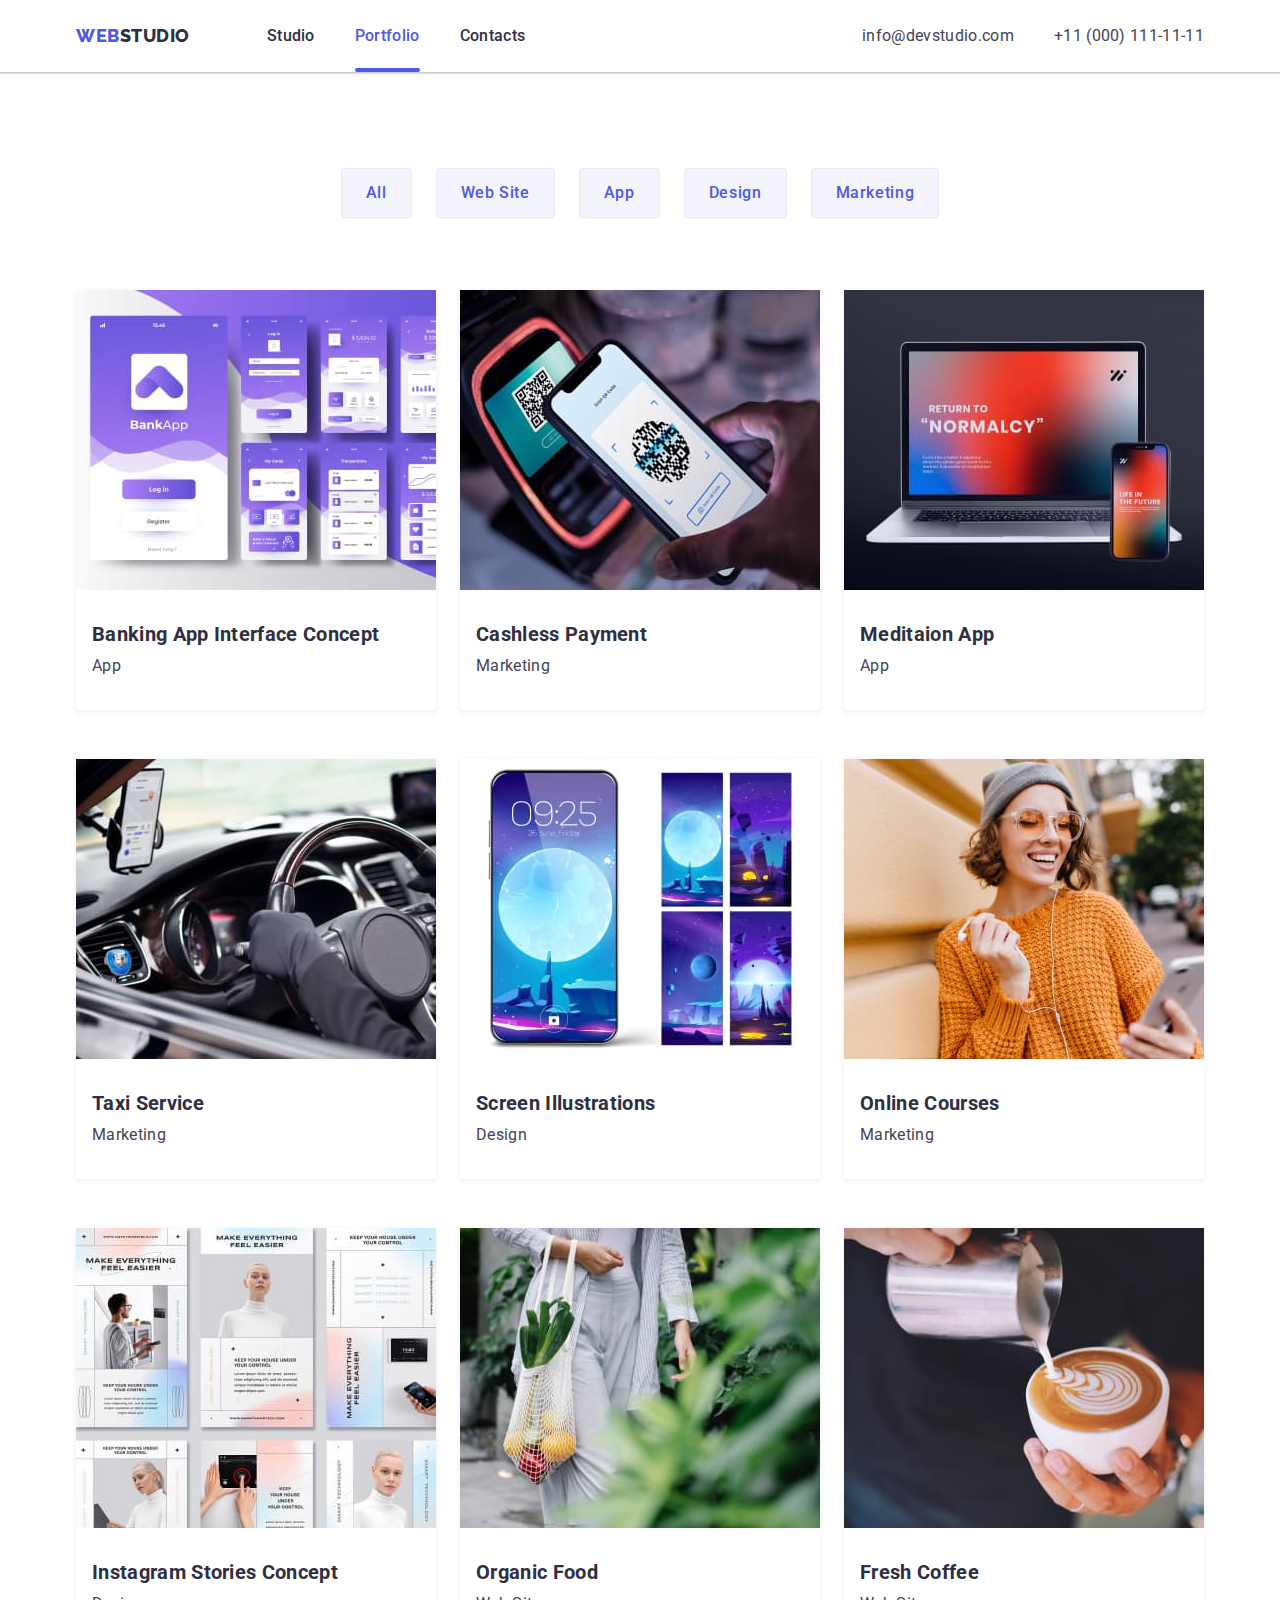
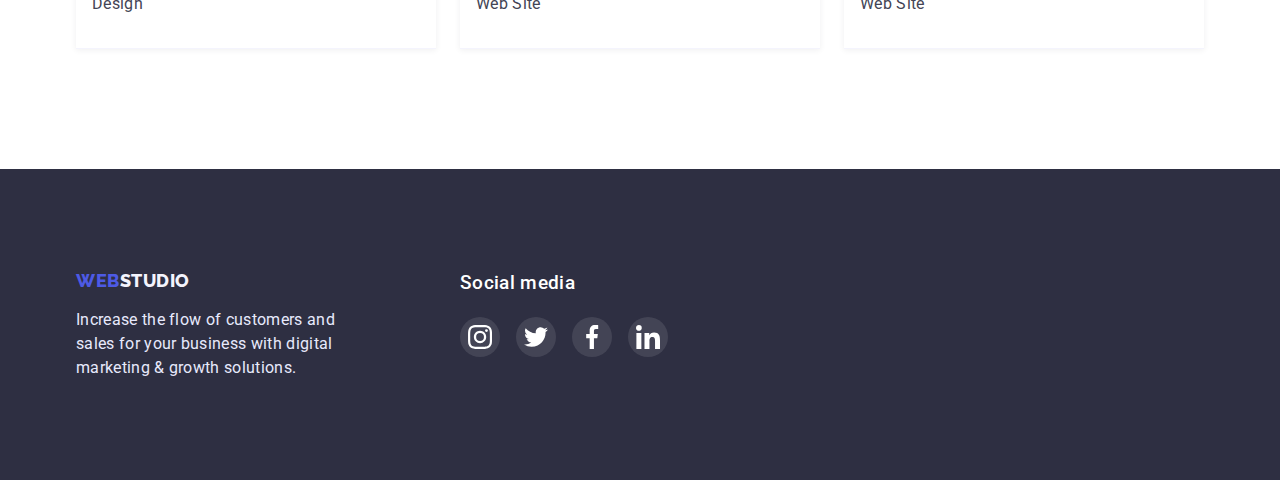
==== portfolio.html @ 097db7ba "Initial commit" ====
<!DOCTYPE html>
<html lang="en">
  <head>
    <meta charset="UTF-8" />
    <meta http-equiv="X-UA-Compatible" content="IE=edge" />
    <meta name="viewport" content="width=device-width, initial-scale=1.0" />
    <title>Web Studio</title>
    <link rel="preconnect" href="https://fonts.googleapis.com" />
    <link rel="preconnect" href="https://fonts.gstatic.com" crossorigin />
    <link href="https://fonts.googleapis.com/css2?family=Raleway:wght@800&family=Roboto:wght@400;500;700;900&display=swap" rel="stylesheet" />
    <link rel="stylesheet" href="https://cdnjs.cloudflare.com/ajax/libs/modern-normalize/1.1.0/modern-normalize.min.css" />
    <link rel="stylesheet" href="./css/styles.css" />
  </head>

  <body>
    <header>
      <div class="container header-nav">
        <nav class="main-nav">
          <a href="./index.html" class="logo"><span class="accent">Web</span>studio</a>

          <ul class="site-nav list">
            <li class="item"><a href="./index.html" class="link">Studio</a></li>
            <li class="item"><a href="./portfolio.html" class="link current">Portfolio</a></li>
            <li class="item"><a href="" class="link">Contacts</a></li>
          </ul>
        </nav>

        <ul class="contacts list">
          <li class="item"><a href="mailto:info@devstudio.com" class="link">info@devstudio.com</a></li>
          <li class="item"><a href="tel:+110001111111" class="link">+11 (000) 111-11-11</a></li>
        </ul>
      </div>
    </header>


    <main>
      <section class="section portfolio">
        <div class="container">
          <h1 class="title visually-hidden">Gallery</h1>
          <ul class="filter-list list">
            <li><button type="button" class="btn filter">All</button></li>
            <li><button type="button" class="btn filter">Web Site</button></li>
            <li><button type="button" class="btn filter">App</button></li>
            <li><button type="button" class="btn filter">Design</button></li>
            <li><button type="button" class="btn filter">Marketing</button></li>
          </ul>

          <ul class="gallery-list list">
            <li class="item">
              <a href="" class="link">
                <div class="item-thumb">
                  <img src="./images/gallery-1.jpg" class="image" alt="Gallery 1" width="360" height="300" />
                  <div class="overlay">
                    <p class="overlay-text">14 Stylish and User-Friendly App Design Concepts · Task Manager App · Calorie Tracker App · Exotic Fruit Ecommerce App · Cloud Storage App</p>
                  </div>
                </div>
                <div class="item-text">
                  <h2 class="title">Banking App Interface Concept</h2>
                  <p class="description">App</p>
                </div>
              </a>
            </li>
            <li class="item">
              <a href="" class="link">
                <div class="item-thumb">
                  <img src="./images/gallery-2.jpg" class="image" alt="Gallery 2" width="360" height="300" />
                  <div class="overlay">
                    <p class="overlay-text">14 Stylish and User-Friendly App Design Concepts · Task Manager App · Calorie Tracker App · Exotic Fruit Ecommerce App · Cloud Storage App</p>
                  </div>
                </div>
                <div class="item-text">
                  <h2 class="title">Cashless Payment</h2>
                  <p class="description">Marketing</p>
                </div>
              </a>
            </li>
            <li class="item">
              <a href="" class="link">
                <div class="item-thumb">
                  <img src="./images/gallery-3.jpg" class="image" alt="Gallery 3" width="360" height="300" />
                  <div class="overlay">
                    <p class="overlay-text">14 Stylish and User-Friendly App Design Concepts · Task Manager App · Calorie Tracker App · Exotic Fruit Ecommerce App · Cloud Storage App</p>
                  </div>
                </div>
                <div class="item-text">
                  <h2 class="title">Meditaion App</h2>
                  <p class="description">App</p>
                </div>
              </a>
            </li>
            <li class="item">
              <a href="" class="link">
                <div class="item-thumb">
                  <img src="./images/gallery-4.jpg" class="image" alt="Gallery 4" width="360" height="300" />
                  <div class="overlay">
                    <p class="overlay-text">14 Stylish and User-Friendly App Design Concepts · Task Manager App · Calorie Tracker App · Exotic Fruit Ecommerce App · Cloud Storage App</p>
                  </div>
                </div>
                <div class="item-text">
                  <h2 class="title">Taxi Service</h2>
                  <p class="description">Marketing</p>
                </div>
              </a>
            </li>
            <li class="item">
              <a href="" class="link">
                <div class="item-thumb">
                  <img src="./images/gallery-5.jpg" class="image" alt="Gallery 5" width="360" height="300" />
                  <div class="overlay">
                    <p class="overlay-text">14 Stylish and User-Friendly App Design Concepts · Task Manager App · Calorie Tracker App · Exotic Fruit Ecommerce App · Cloud Storage App</p>
                  </div>
                </div>
                <div class="item-text">
                  <h2 class="title">Screen Illustrations</h2>
                  <p class="description">Design</p>
                </div>
              </a>
            </li>
            <li class="item">
              <a href="" class="link">
                <div class="item-thumb">
                  <img src="./images/gallery-6.jpg" class="image" alt="Gallery 6" width="360" height="300" />
                  <div class="overlay">
                    <p class="overlay-text">14 Stylish and User-Friendly App Design Concepts · Task Manager App · Calorie Tracker App · Exotic Fruit Ecommerce App · Cloud Storage App</p>
                  </div>
                </div>
                <div class="item-text">
                  <h2 class="title">Online Courses</h2>
                  <p class="description">Marketing</p>
                </div>
              </a>
            </li>
            <li class="item">
              <a href="" class="link">
                <div class="item-thumb">
                  <img src="./images/gallery-7.jpg" class="image" alt="Gallery 7" width="360" height="300" />
                  <div class="overlay">
                    <p class="overlay-text">14 Stylish and User-Friendly App Design Concepts · Task Manager App · Calorie Tracker App · Exotic Fruit Ecommerce App · Cloud Storage App</p>
                  </div>
                </div>
                <div class="item-text">
                  <h2 class="title">Instagram Stories Concept</h2>
                  <p class="description">Design</p>
                </div>
              </a>
            </li>
            <li class="item">
              <a href="" class="link">
                <div class="item-thumb">
                  <img src="./images/gallery-8.jpg" class="image" alt="Gallery 8" width="360" height="300" />
                  <div class="overlay">
                    <p class="overlay-text">14 Stylish and User-Friendly App Design Concepts · Task Manager App · Calorie Tracker App · Exotic Fruit Ecommerce App · Cloud Storage App</p>
                  </div>
                </div>
                <div class="item-text">
                  <h2 class="title">Organic Food</h2>
                  <p class="description">Web Site</p>
                </div>
              </a>
            </li>
            <li class="item">
              <a href="" class="link">
                <div class="item-thumb">
                  <img src="./images/gallery-9.jpg" class="image" alt="Gallery 9" width="360" height="300" />
                  <div class="overlay">
                    <p class="overlay-text">14 Stylish and User-Friendly App Design Concepts · Task Manager App · Calorie Tracker App · Exotic Fruit Ecommerce App · Cloud Storage App</p>
                  </div>
                </div>
                <div class="item-text">
                  <h2 class="title">Fresh Coffee</h2>
                  <p class="description">Web Site</p>
                </div>
              </a>
            </li>
          </ul>
        </div>
      </section>
    </main>

    <footer class="footer">
      <div class="container footer-content">
        <div class="footer-description">
          <a href="./index.html" class="logo"><span class="accent">Web</span>studio</a>
          <p class="text">Increase the flow of customers and sales for your business with digital marketing & growth solutions.</p>
        </div>
        <div>
          <h3 class="footer-title">Social media</h3>
          <ul class="footer-soc-list list">
            <li>
              <a class="footer-soc-link" href="">
                <svg class="footer-soc-icon">
                  <use use href="./images/icons.svg#instagram"></use>
                </svg>
              </a>
            </li>
            <li>
              <a class="footer-soc-link" href="">
                <svg class="footer-soc-icon">
                  <use use href="./images/icons.svg#twitter"></use>
                </svg>
              </a>
            </li>
            <li>
              <a class="footer-soc-link" href="">
                <svg class="footer-soc-icon">
                  <use use href="./images/icons.svg#facebook"></use>
                </svg>
              </a>
            </li>
            <li>
              <a class="footer-soc-link" href="">
                <svg class="footer-soc-icon">
                  <use use href="./images/icons.svg#linkedin"></use>
                </svg>
              </a>
            </li>
          </ul>
        </div>
      </div>
    </footer>
  </body>
</html>
---- css/styles.css ----
:root {
    --primary-text-color: #434455;
    --title-text-color:#2E2F42;
    --accent-color: #4D5AE5;
    --light-color: #FFFFFF;
    --footer-logo-color: #F4F4FD;
    --footer-text-color: #E7E9FC;
    --customer-color: #8E8F99;
    --customer-hover-color: #404BBF;
    --footer-icon-hover: #31D0AA;
    --transition-cubic: cubic-bezier(0.4, 0, 0.2, 1);
}

body {
    font-family: Roboto, sans-serif;
    font-size: 16px;
    line-height: 1.5;
    letter-spacing: 0.02em;
    background-color: var(--light-color);
    color: var(--primary-text-color);    
}

.visually-hidden {
    position: absolute;
    width: 1px;
    height: 1px;
    margin: -1px;
    border: 0;
    padding: 0;

    white-space: nowrap;
    clip-path: inset(100%);
    clip: rect(0 0 0 0);
    overflow: hidden;
}

.container {
    margin: 0 auto;
    width: 1152px;
    padding-left: 12px;
    padding-right: 12px;
    /* outline: 2px solid tomato; */
}

.image {
    display: block;
    max-width: 100%;
    height: auto;
}

.list {
    list-style: none;
    padding: 0;
    margin: 0;
}

.list p {
    margin-top: 0;
    margin-bottom: 0;
}

.link {
    text-decoration: none;
}

header {
    border-bottom: transparent;
    box-shadow: 0px 2px 1px rgba(46, 47, 66, 0.08), 0px 1px 1px rgba(46, 47, 66, 0.16), 0px 1px 6px rgba(46, 47, 66, 0.08);
}

/* Logo */

.accent {
    color: var(--accent-color);
}

.logo {
    font-family: Raleway, sans-serif;
    font-weight: 800;
    font-size: 18px;
    line-height: 1.3;
    text-transform: uppercase;
    letter-spacing: 0.03em;
    text-decoration: none;
    color: var(--title-text-color);
}

/* Header navigation */

.header-nav {
    display: flex;
    align-items: center;
}

/* Main navigation */

.main-nav {
    display: flex;
    align-items: center;
}

/* Site navigation */

.site-nav {
    display: flex;
    margin-left: 77px;
}

.site-nav .link {
    display: block;
    padding-top: 24px;
    padding-bottom: 24px;

    font-weight: 500;
    color: var(--title-text-color);

    transition: color 250ms var(--transition-cubic);
}

.site-nav .item +.item {
    margin-left: 40px;
}

.site-nav .link:hover,
.site-nav .link:focus {
    color: var(--accent-color);
}

.site-nav .link:active {
    color: var(--customer-hover-color);
}

.site-nav .link.current {
    position: relative;

    color: var(--accent-color);
}

.site-nav .link.current::after {
    content: '';

    position: absolute;
    bottom: 0;
    left: 0;

    display: block;
    width: 100%;
    height: 4px;
    border-radius: 2px;
    background-color: var(--accent-color);
}

/* Contacts */

.contacts {
    display: flex;
    margin-left: auto;
}

.contacts .link {
    display: block;
    padding-top: 24px;
    padding-bottom: 24px;

    font-style: normal;
    color: var(--primary-text-color);

    transition: color 250ms var(--transition-cubic);
}

.contacts .link:hover,
.contacts .link:focus {
    color: var(--accent-color);
}

.contacts .link:active {
    color: var(--customer-hover-color);
}

.contacts .item + .item {
    margin-left: 40px;
}

/* Hero */

.hero {
    padding-top: 192px;
    padding-bottom: 192px;
    text-align: center;

    background-image: linear-gradient(rgba(46, 47, 66, .7), rgba(46, 47, 66, .7)), url(../images/hero-img.jpg);
    background-repeat: no-repeat;
    background-position: center;
    background-size: cover;
}

/* Hero title */

.hero-title {
    margin-top: 0;
    margin-bottom: 48px;

    font-weight: 600;
    font-size: 56px;
    line-height: 1.07;
    color: var(--light-color);
}

/* Button */

.btn {
    font-size: 16px;
    font-weight: 500;
    letter-spacing: 0.04em;

    cursor: pointer;
    border: 1px solid transparent;
    border-radius: 4px;
}

.hero-btn {
    padding: 16px 32px;

    line-height: 1.2;
    color: var(--light-color);
    background-color: var(--accent-color);
    transition: box-shadow 250ms var(--transition-cubic);
}

.hero-btn:hover,
.hero-btn:focus {
    box-shadow: 0px 4px 4px rgba(0, 0, 0, 0.15);
}

.hero-btn:active {
    background-color: var(--customer-hover-color);
}

/* Section title */

.section {
    padding-top: 120px;
    padding-bottom: 120px;
}

.section-title {
    margin-top: 0;
    margin-bottom: 0;

    font-weight: 600;
    font-size: 36px;
    line-height: 1.1;
    text-align: center;
    text-transform: capitalize;
    color: var(--title-text-color);
    letter-spacing: 0.03em;
}

/* What are we doing */

.service .section-title {
    margin-bottom: 72px;
}

.service-list {
    display: flex;
    column-gap: 24px;
}

/* Advantages */

.advantage {
    padding-bottom: 0px;
}

.advantage-list {
    display: flex;
}

.advantage-list .item {
    width: 264px;
}

.advantage-list .item + .item {
    margin-left: 24px;
}

.advantage-bg {
    display: flex;
    margin-bottom: 8px;
    width: 100%;
    height: 112px;
    justify-content: center;
    align-items: center;

    background-color: var(--footer-logo-color);
}

.advantage-icon {
    width: 64px;
    height: 64px;
}

/* Team */

.section.team {
    background-color: var(--footer-logo-color);
}

.team .section-title {
    margin-bottom: 72px;
}

.team-list {
    display: flex;
    column-gap: 24px;
}

.team-list .item {
    width: 264px;

    background-color: var(--light-color);
    box-shadow: 0px 1px 6px rgba(46, 47, 66, 0.08), 0px 1px 1px rgba(46, 47, 66, 0.16), 0px 2px 1px rgba(46, 47, 66, 0.08);
    border-radius: 0px 0px 4px 4px;
}

.team-list .item-text {
    padding: 32px 16px;
    text-align: center;
}

.item-title {
    margin-top: 0;
    margin-bottom: 8px;
    font-weight: 600;
    font-size: 20px;
    line-height: 1.2;
    color: var(--title-text-color);
}

.item-text .member-description {
    margin-bottom: 12px;
}

.team-soc-list {
    display: flex;
    padding-top: 4px;
    padding-bottom: 4px;
    gap: 24px;
}

.team-soc-link {
    display: flex;
    width: 40px;
    height: 40px;
    justify-content: center;
    align-items: center;

    color: var(--light-color);
    background-color: var(--accent-color);
    border-radius: 50%;

    transition: background-color 250ms var(--transition-cubic);
}

.team-soc-link:hover {
    background-color: var(--customer-hover-color);
}

.team-soc-icon {
    width: 16px;
    height: 16px;
    fill: currentColor;
}

/* Customers */

.customers .section-title {
    margin-bottom: 72px;
}

.customers-list {
    display: flex;
    gap: 24px;
}

.customer-link {
    display: flex;
    width: 168px;
    height: 88px;
    justify-content: center;
    align-items: center;

    border: 1px solid var(--customer-color);
    border-radius: 4px;
    color: var(--customer-color);

    transition: border-color 250ms var(--transition-cubic), color 250ms var(--transition-cubic);
}

.customer-link:hover,
.customer-link:focus {
    border-color: var(--customer-hover-color);
    color: var(--customer-hover-color);
}

.customer-icon {
    width: 104px;
    height: 56px;
    fill: currentColor;
}

/* Backdrop */

.backdrop {
    position: fixed;
    top: 0;
    left: 0;

    width: 100%;
    height: 100%;

    opacity: 1;
    background-color: rgba(46, 47, 66, 0.4);

    transition: opacity 250ms var(--transition-cubic), background-color 250ms var(--transition-cubic);
}

.modal {
    position: absolute;
    top: 50%;
    left: 50%;
    transform: translate(-50%, -50%);

    width: 408px;
    height: 576px;
    padding: 24px;

    background-color: #fff;
}

.backdrop.is-hidden {
    opacity: 0;
    pointer-events: none;
}

.cross-button {
    margin-left: auto;
    display: flex;
    width: 24px;
    height: 24px;
    align-items: center;
    justify-content: center;

    cursor: pointer;
    background-color: var(--footer-text-color);
    border: 1px solid rgba(0, 0, 0, 0.1);
    border-radius: 50%;
}

.cross-icon {
    width: 8px;
    height: 8px;
}

/* Portfolio */

.section.portfolio {
    padding-top: 96px;
}

.filter-list {
    display: flex;
    align-items: center;
    justify-content: center;
    column-gap: 24px;
}

.btn.filter {
    padding: 12px 24px;

    line-height: 1.5;
    color: var(--accent-color);
    background-color: var(--footer-logo-color);
    border: 1px solid var(--footer-text-color);

    transition: color 250ms var(--transition-cubic), background-color 250ms var(--transition-cubic), box-shadow 250ms var(--transition-cubic), border 250ms var(--transition-cubic);
}

.btn.filter:hover,
.btn.filter:focus {
    color: var(--light-color);
    background-color: var(--accent-color);
    box-shadow: 0px 3px 1px rgba(0, 0, 0, 0.1), 0px 2px 1px rgba(0, 0, 0, 0.08), 0px 2px 2px rgba(0, 0, 0, 0.12);
    border: 1px solid transparent;
}

.gallery-list {
    display: flex;
    flex-wrap: wrap;
    margin-top: 72px;
    column-gap: 24px;
    row-gap: 48px;
}

.gallery-list .item {
    position: relative;

    width: 360px;
    
    border-bottom: 0.5px solid var(--footer-logo-color);
    box-shadow: 0px 1px 6px rgba(46, 47, 66, 0.08);

    transition: box-shadow 250ms var(--transition-cubic);
}

.gallery-list .item:hover,
.gallery-list .item:focus {
    box-shadow: 0px 1px 6px rgba(46, 47, 66, 0.08), 0px 1px 1px rgba(46, 47, 66, 0.16), 0px 2px 1px rgba(46, 47, 66, 0.08);
}

.gallery-list .item-thumb {
    position: relative;

    overflow: hidden;
}

.overlay {
    position: absolute;
    top: 0;
    left: 0;

    display: block;
    width: 100%;
    height: 100%;

    background-color: var(--accent-color);
    opacity: 0;

    transform: translateY(100%);
    transition: transform 250ms var(--transition-cubic), opacity 250ms var(--transition-cubic);
}

.gallery-list .item:hover .overlay {
    opacity: 1;
    transform: translateY(0);
}

.overlay-text {
    padding-top: 40px;
    padding-left: 32px;
    padding-right: 32px;

    color: var(--light-color);
}

.gallery-list .item-text {
    padding-top: 32px;
    padding-bottom: 32px;
    padding-left: 16px;
}

.gallery-list .description {
    color: var(--primary-text-color);
}

.gallery-list .title {
    margin-top: 0;
    margin-bottom: 8px;
    
    font-weight: 700;
    font-size: 20px;
    line-height: 1.2;
    color: var(--title-text-color);
}

/* Footer */

.footer {
    background-color: var(--title-text-color);
    padding-top: 100px;
    padding-bottom: 100px;
}

.footer-content {
    display: flex;
}

.footer-description {
    margin-right: 120px;
}

.footer .logo {
    display: inline-block;
    margin-bottom: 16px;

    color: var(--footer-logo-color);
}

.footer .text {
    width: 264px;
    margin-top: 0;
    margin-bottom: 0;

    color: var(--footer-text-color);
}

.footer-title {
    margin-top: 0;
    margin-bottom: 16px;
    font-weight: 500;
    
    color: var(--light-color);
}

.footer-soc-list {
    display: flex;
    padding-top: 4px;
    padding-bottom: 4px;
    gap: 16px;
}

.footer-soc-link {
    display: flex;
    width: 40px;
    height: 40px;
    justify-content: center;
    align-items: center;

    color: var(--light-color);
    background-color: rgba(255, 255, 255, 0.1);
    border-radius: 50%;

    transition: background-color 250ms var(--transition-cubic), color 250ms var(--transition-cubic);
}

.footer-soc-link:hover,
.footer-soc-link:focus {
    background-color: var(--footer-icon-hover);
    color: var(--light-color);
}

.footer-soc-icon {
    width: 24px;
    height: 24px;
    fill: currentColor;
}
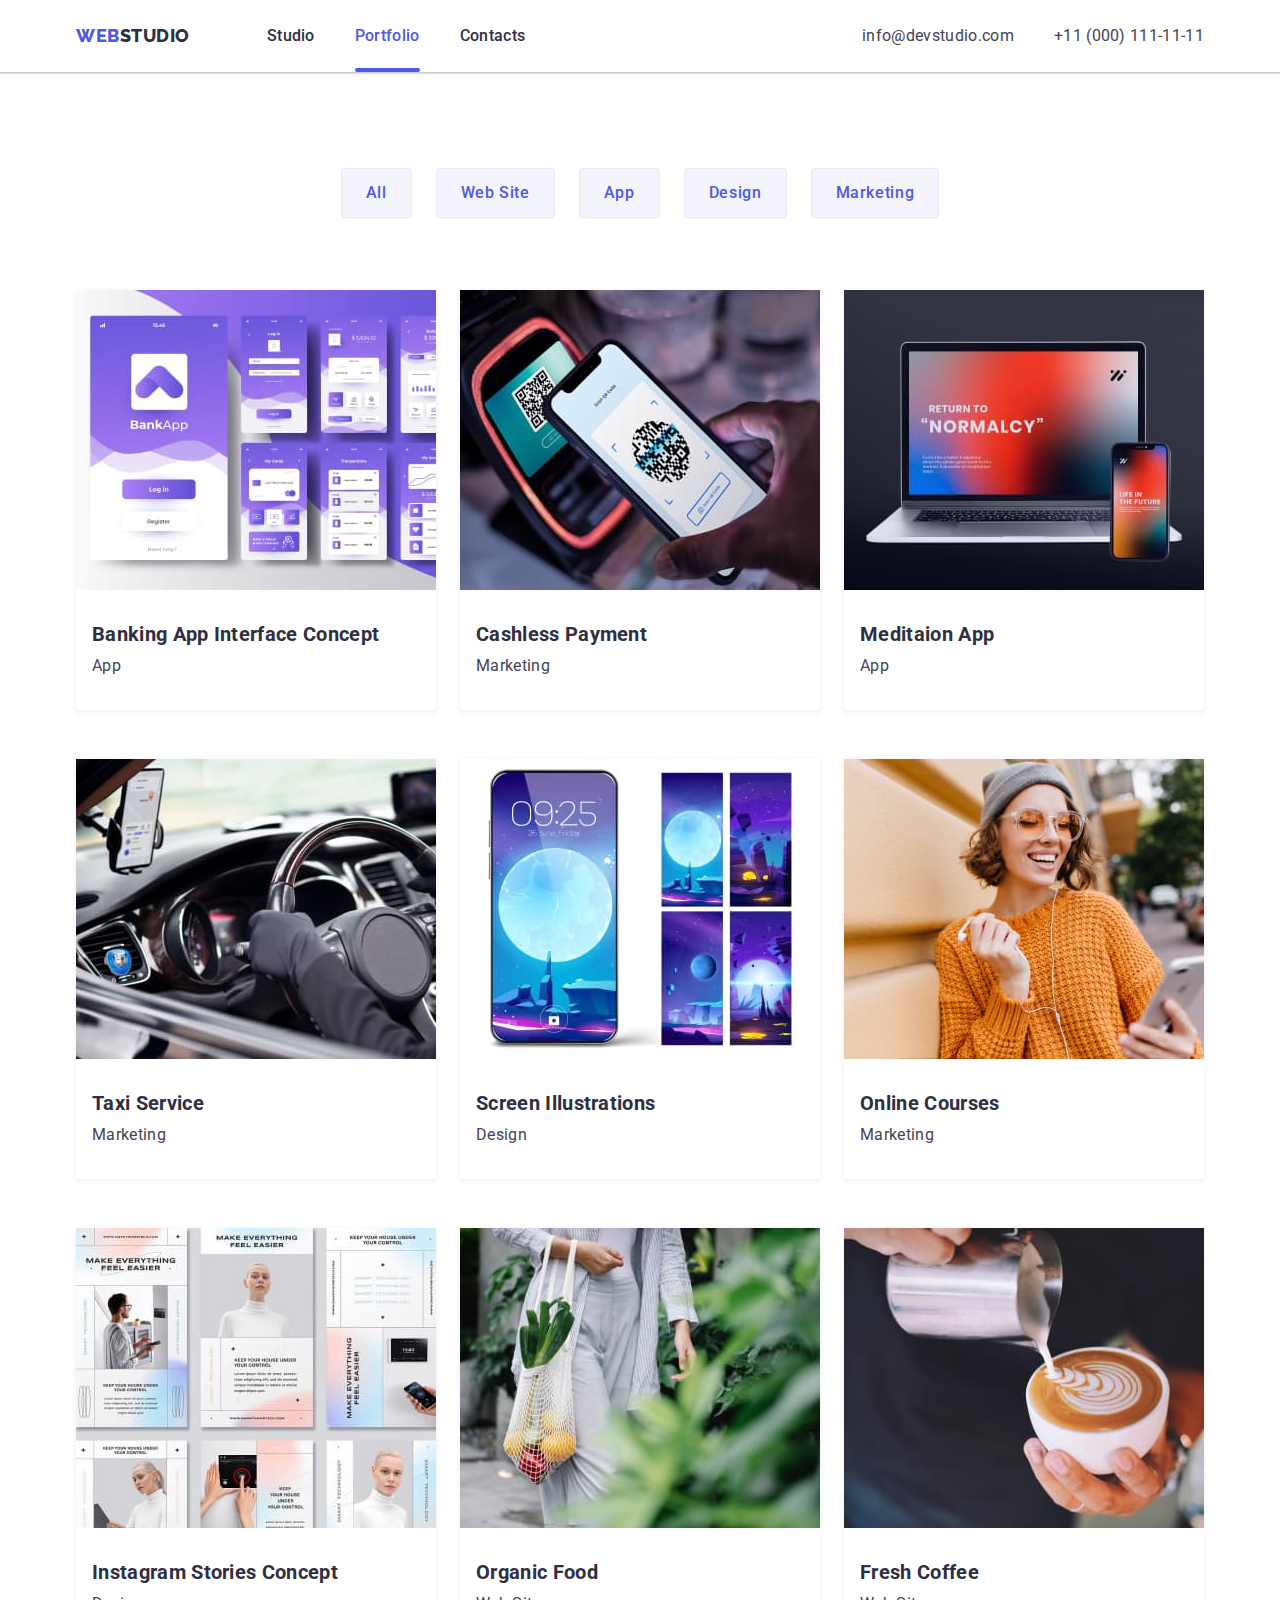
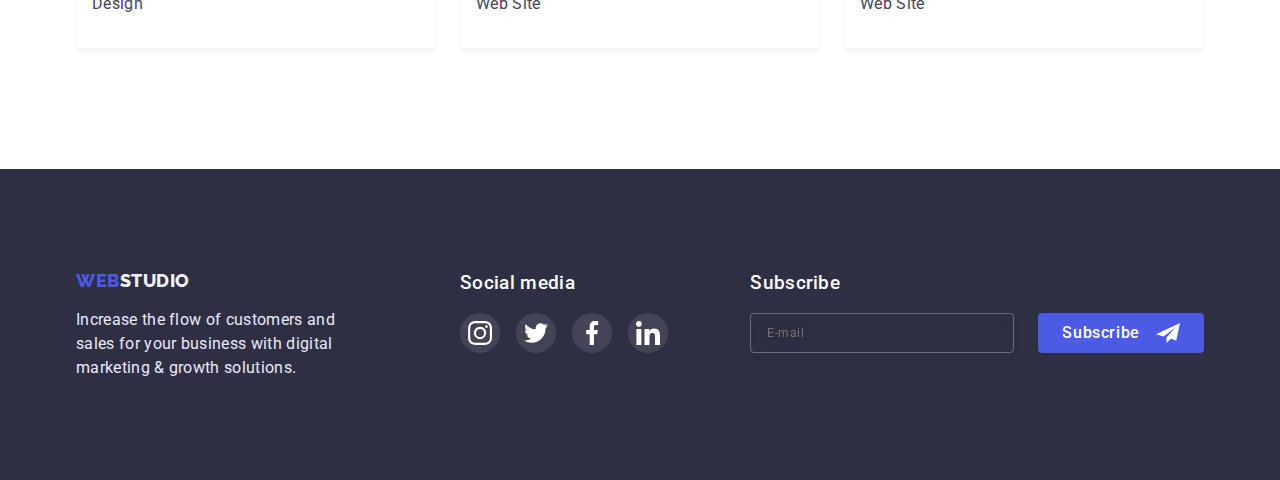
==== commit 54633c85: "Update portfolio.html" ====
--- a/portfolio.html
+++ b/portfolio.html
@@ -216,6 +216,18 @@
             </li>
           </ul>
         </div>
+        <div class="footer-subscribe">
+          <h3 class="footer-title">Subscribe</h3>
+          <form class="subscribe-form">
+            <input type="email" name="email" class="subscribe-input" placeholder="E-mail">
+            <button type="submit" class="submit-btn">
+              Subscribe
+              <svg class="subscribe-icon">
+                <use href="./images/icons.svg#subscribe"></use>
+              </svg>
+            </button>
+          </form>
+        </div>
       </div>
     </footer>
   </body>
--- a/css/styles.css
+++ b/css/styles.css
@@ -8,6 +8,7 @@
     --customer-color: #8E8F99;
     --customer-hover-color: #404BBF;
     --footer-icon-hover: #31D0AA;
+    --light-slate: #8E8F99;
     --transition-cubic: cubic-bezier(0.4, 0, 0.2, 1);
 }
 
@@ -433,10 +434,11 @@
     transform: translate(-50%, -50%);
 
     width: 408px;
-    height: 576px;
     padding: 24px;
 
-    background-color: #fff;
+    font-size: 12px;
+
+    background-color: #FCFCFC;
 }
 
 .backdrop.is-hidden {
@@ -446,6 +448,7 @@
 
 .cross-button {
     margin-left: auto;
+    margin-bottom: 24px;
     display: flex;
     width: 24px;
     height: 24px;
@@ -458,9 +461,135 @@
     border-radius: 50%;
 }
 
+.cross-button:active {
+    background-color: var(--customer-hover-color);
+    fill: var(--light-color);
+    border-color: transparent;
+}
+
 .cross-icon {
     width: 8px;
     height: 8px;
+}
+
+.modal-title {
+    margin-bottom: 16px;
+
+    font-size: 16px;
+    text-align: center;
+}
+
+.order-form {
+    color: var(--light-slate);
+}
+
+.form-field {
+    position: relative;
+    display: flex;
+    flex-direction: column;
+    margin-bottom: 8px;
+}
+
+.form-icon {
+    position: absolute;
+    bottom: 8px;
+    left: 16px;
+    width: 18px;
+    height: 24px;
+
+    fill: var(--title-text-color);
+    transition: fill 250ms var(--transition-cubic);
+}
+
+.form-label {
+    margin-bottom: 4px;
+
+    line-height: 1.17;
+    letter-spacing: 0.01em;
+}
+
+.form-input {
+    padding-left: 38px;
+    height: 40px;
+
+    border: 1px solid rgba(33, 33, 33, 0.2);
+    border-radius: 4px;
+    background-color: transparent;
+
+    transition: outline 250ms var(--transition-cubic), border-color 250ms var(--transition-cubic);
+}
+
+.form-field:focus-within .form-input,
+.form-field:focus-within .form-icon,
+.form-field:focus-within .comment {
+    outline: transparent;
+    border-color: var(--accent-color);
+    fill: var(--accent-color);
+}
+
+.textarea {
+    margin-bottom: 16px;
+}
+
+.comment {
+    padding: 8px 16px;
+    height: 120px;
+    resize: none;
+
+    border: 1px solid rgba(33, 33, 33, 0.2);
+    border-radius: 4px;
+    background-color: transparent;
+
+    transition: outline 250ms var(--transition-cubic), border-color 250ms var(--transition-cubic);
+}
+
+.comment::placeholder {
+    color: rgba(117, 117, 117, 0.5);
+}
+
+.form-checkbox {
+    display: flex;
+    align-items: center;
+    margin-bottom: 24px;
+}
+
+.policy-checkbox {
+    position: absolute;
+    appearance: none;
+}
+
+.checkbox-tick {
+    display: inline-block;
+    margin-right: 8px;
+    width: 16px;
+    height: 16px;
+    border: 1.25px solid var(--title-text-color);
+    border-radius: 2px;
+}
+
+.policy-checkbox:checked + .checkbox-tick {
+    background-color: var(--accent-color);
+    border-color: transparent;
+    background-origin: border-box;
+    background-size: contain;
+    background-image: url(../images/tick.svg);
+}
+
+.policy-label {
+    letter-spacing: 0.04em;
+    color: #757575;
+}
+
+.policy-link {
+    color: var(--accent-color);
+}
+
+.submit-btn {
+    display: block;
+    margin-left: auto;
+    margin-right: auto;
+    padding-left: 65px;
+    padding-right: 65px;
 }
 
 /* Portfolio */
@@ -615,8 +744,6 @@
 
 .footer-soc-list {
     display: flex;
-    padding-top: 4px;
-    padding-bottom: 4px;
     gap: 16px;
 }
 
@@ -644,4 +771,70 @@
     width: 24px;
     height: 24px;
     fill: currentColor;
+}
+
+.footer-subscribe {
+    margin-left: auto;
+}
+
+.subscribe-form {
+    display: flex;
+    justify-content: flex-start;
+    gap: 24px;
+}
+
+.subscribe-input {
+    width: 264px;
+    height: 40px;
+    padding: 8px 16px;
+
+    background-color: transparent;
+    border: 1px solid rgba(255, 255, 255, 0.3);
+    filter: drop-shadow(0px 4px 4px rgba(0, 0, 0, 0.15));
+    border-radius: 4px;
+
+    font-size: 12px;
+    line-height: 2;
+    letter-spacing: 0.04em;
+
+    color: rgba(255, 255, 255, 0.6);
+}
+
+.subscribe-input:focus {
+    border-color: var(--accent-color);
+    outline: transparent;
+}
+
+.submit-btn {
+    display: flex;
+    justify-content: center;
+    padding: 8px 24px;
+
+    font-weight: 500;
+    font-size: 16px;
+    line-height: 1.5;
+    letter-spacing: 0.04em;
+
+    border: none;
+    border-radius: 4px;
+    background-color: var(--accent-color);
+    color: var(--light-color);
+
+    transition: box-shadow 250ms var(--transition-cubic);
+}
+
+.subscribe-icon {
+    margin-left: 16px;
+    width: 24px;
+    height: 24px;
+    fill: var(--light-color);
+}
+
+.submit-btn:hover,
+.submit-btn:focus {
+    box-shadow: 0px 4px 4px rgba(0, 0, 0, 0.15);
+}
+
+.submit-btn:active {
+    background-color: var(--customer-hover-color);
 }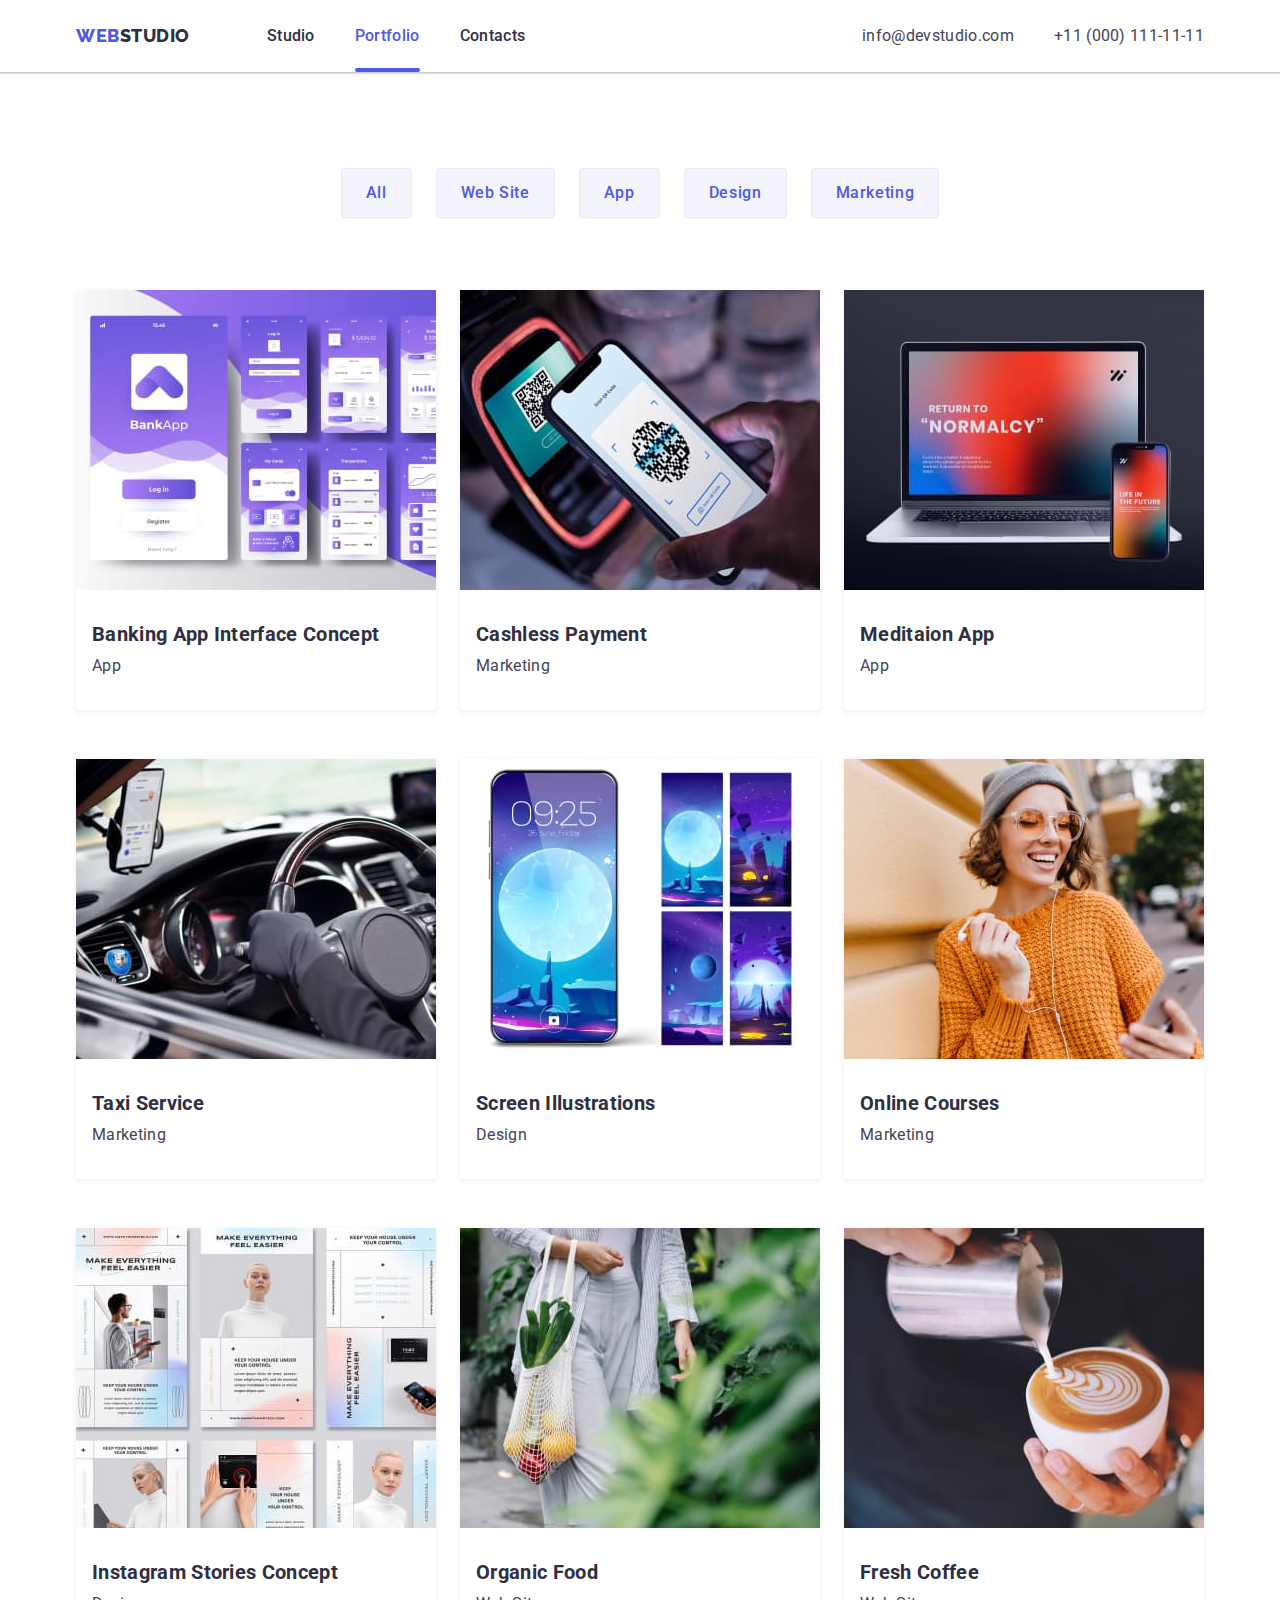
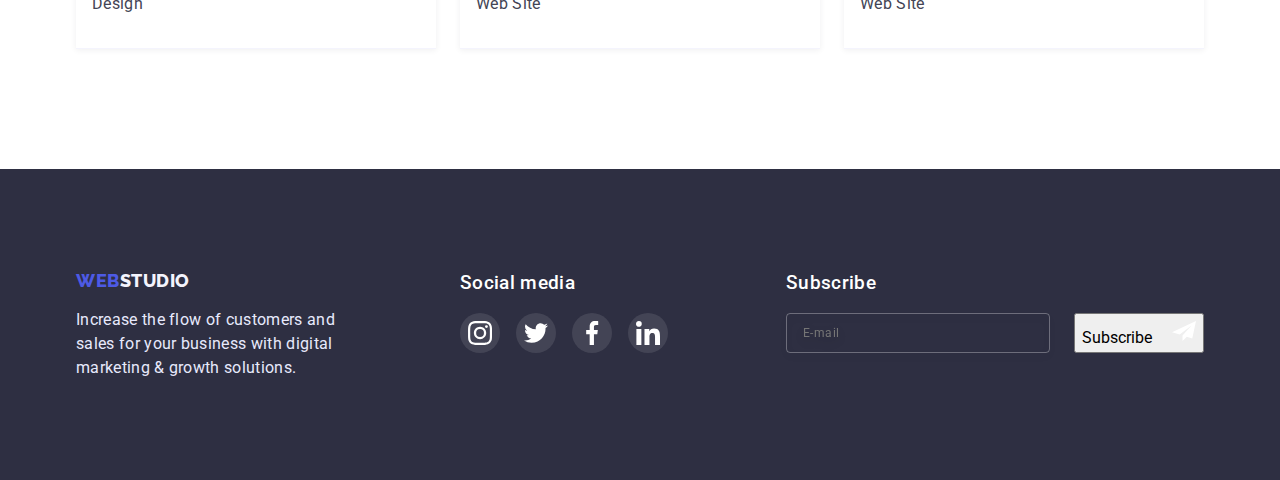
==== commit f793c40f: "Update portfolio.html" ====
--- a/portfolio.html
+++ b/portfolio.html
@@ -220,7 +220,7 @@
           <h3 class="footer-title">Subscribe</h3>
           <form class="subscribe-form">
             <input type="email" name="email" class="subscribe-input" placeholder="E-mail">
-            <button type="submit" class="submit-btn">
+            <button type="submit" class="subscribe-btn">
               Subscribe
               <svg class="subscribe-icon">
                 <use href="./images/icons.svg#subscribe"></use>
